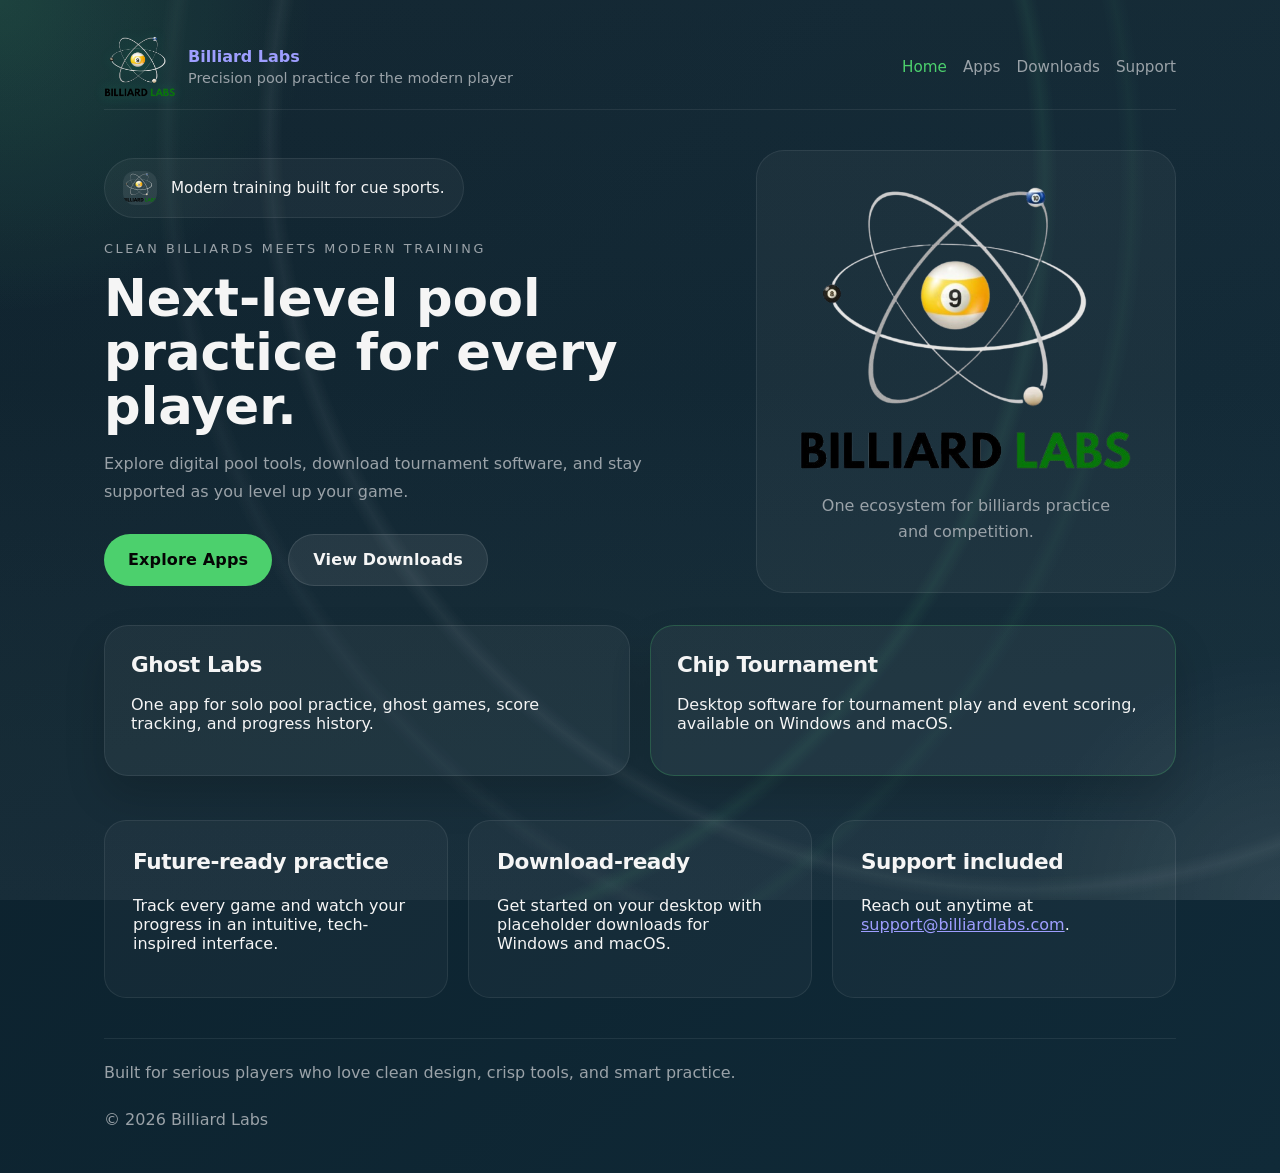
==== index.html @ 08f2d4a7 "Update site theme with billiards blue background" ====
<!DOCTYPE html>
<html lang="en">
<head>
  <meta charset="UTF-8" />
  <meta name="viewport" content="width=device-width, initial-scale=1.0" />
  <title>Billiard Labs</title>
  <link rel="stylesheet" href="styles.css" />
</head>
<body>
  <div class="page-shell">
    <header class="site-header">
      <a class="brand" href="index.html">
        <img src="assets/billiard-labs-logo.png" alt="Billiard Labs logo" class="brand-logo" />
        <div class="brand-text">
          <p class="brand-label">Billiard Labs</p>
          <p class="brand-subtitle">Precision pool practice for the modern player</p>
        </div>
      </a>
      <nav class="site-nav">
        <a href="index.html" class="active">Home</a>
        <a href="apps.html">Apps</a>
        <a href="downloads.html">Downloads</a>
        <a href="support.html">Support</a>
      </nav>
    </header>

    <main>
      <section class="hero-section">
        <div class="hero-copy">
          <div class="hero-badge">
            <img src="assets/billiard-labs-logo.png" alt="Billiard Labs logo" class="hero-logo" />
            <span>Modern training built for cue sports.</span>
          </div>
          <p class="eyebrow">Clean billiards meets modern training</p>
          <h1>Next-level pool practice for every player.</h1>
          <p>Explore digital pool tools, download tournament software, and stay supported as you level up your game.</p>
          <div class="hero-actions">
            <a class="button button-primary" href="apps.html">Explore Apps</a>
            <a class="button button-secondary" href="downloads.html">View Downloads</a>
          </div>
        </div>
        <div class="hero-visual">
          <img src="assets/billiard-labs-logo.png" alt="Billiard Labs logo" class="hero-main-logo" />
          <p class="hero-visual-caption">One ecosystem for billiards practice and competition.</p>
        </div>
      </section>

      <section class="hero-highlights">
        <div class="panel-card">
          <h2>Ghost Labs</h2>
          <p>One app for solo pool practice, ghost games, score tracking, and progress history.</p>
        </div>
        <div class="panel-card panel-alt">
          <h2>Chip Tournament</h2>
          <p>Desktop software for tournament play and event scoring, available on Windows and macOS.</p>
        </div>
      </section>

      <section class="feature-grid">
        <article class="feature-card">
          <h3>Future-ready practice</h3>
          <p>Track every game and watch your progress in an intuitive, tech-inspired interface.</p>
        </article>
        <article class="feature-card">
          <h3>Download-ready</h3>
          <p>Get started on your desktop with placeholder downloads for Windows and macOS.</p>
        </article>
        <article class="feature-card">
          <h3>Support included</h3>
          <p>Reach out anytime at <a href="mailto:support@billiardlabs.com">support@billiardlabs.com</a>.</p>
        </article>
      </section>
    </main>

    <footer class="site-footer">
      <p>Built for serious players who love clean design, crisp tools, and smart practice.</p>
      <p>© 2026 Billiard Labs</p>
    </footer>
  </div>
</body>
</html>
---- styles.css ----
:root {
  color-scheme: dark;
  --bg: #050505;
  --surface: #111111;
  --surface-2: #1c1c1c;
  --text: #f5f5f5;
  --muted: #9aa2a8;
  --accent: #4cd06d;
  --border: rgba(255, 255, 255, 0.08);
}

* {
  box-sizing: border-box;
}

html {
  scroll-behavior: smooth;
}

body {
  margin: 0;
  min-height: 100vh;
  font-family: Inter, ui-sans-serif, system-ui, -apple-system, BlinkMacSystemFont, "Segoe UI", sans-serif;
  color: var(--text);
  background: linear-gradient(135deg, #0b1f2a, #102a38);
}

body::before {
  content: "";
  position: fixed;
  inset: 0;
  background: radial-gradient(circle at top left, rgba(76, 208, 109, 0.16), transparent 20%),
    radial-gradient(circle at bottom right, rgba(255, 255, 255, 0.08), transparent 16%),
    linear-gradient(180deg, #080808 0%, #050505 42%, #0c0c0c 100%);
  pointer-events: none;
  z-index: -1;
}

body::after {
  content: "";
  position: fixed;
  inset: 0;
  background-image:
    radial-gradient(circle at 20% 20%, transparent 0, transparent 62%, rgba(76, 208, 109, 0.07) 63%, transparent 64%),
    radial-gradient(circle at 20% 20%, transparent 0, transparent 69%, rgba(76, 208, 109, 0.04) 70%, transparent 71%),
    radial-gradient(circle at 80% 15%, transparent 0, transparent 58%, rgba(255, 255, 255, 0.05) 59%, transparent 60%),
    radial-gradient(circle at 80% 15%, transparent 0, transparent 66%, rgba(255, 255, 255, 0.03) 67%, transparent 68%);
  pointer-events: none;
  z-index: -1;
}

body::before,
body::after {
  mix-blend-mode: screen;
}

.page-shell {
  max-width: 1120px;
  margin: 0 auto;
  padding: 24px;
}

.site-header,
.site-footer {
  display: flex;
  align-items: center;
  justify-content: space-between;
  gap: 18px;
  padding: 12px 0;
}

.site-header {
  border-bottom: 1px solid var(--border);
}

.brand {
  display: flex;
  align-items: center;
  gap: 12px;
  text-decoration: none;
}

.brand-logo {
  width: 72px;
  height: auto;
  display: block;
  object-fit: contain;
  filter: drop-shadow(0 0 6px rgba(0, 255, 150, 0.2));
}

.brand-text {
  display: grid;
  gap: 4px;
}

.brand-label,
.brand-subtitle {
  margin: 0;
}

.brand-label {
  font-size: 1rem;
  font-weight: 700;
}

.brand-subtitle {
  color: var(--muted);
  font-size: 0.9rem;
}

.site-nav {
  display: flex;
  flex-wrap: wrap;
  gap: 16px;
}

.site-nav a {
  color: var(--muted);
  text-decoration: none;
  font-size: 0.95rem;
  padding: 10px 0;
  transition: color 0.2s ease, transform 0.2s ease;
}

.site-nav a:hover,
.site-nav a.active {
  color: var(--accent);
}

.site-nav a:focus-visible {
  outline: 2px solid rgba(76, 208, 109, 0.95);
  outline-offset: 4px;
  border-radius: 999px;
}

main {
  padding: 40px 0;
}

.hero-section {
  display: grid;
  grid-template-columns: minmax(0, 1fr) minmax(280px, 420px);
  gap: 28px;
  align-items: center;
  margin-bottom: 32px;
}

.hero-copy {
  max-width: 620px;
}

.hero-visual {
  display: grid;
  place-items: center;
  padding: 32px;
  border-radius: 28px;
  background: rgba(255, 255, 255, 0.04);
  border: 1px solid var(--border);
}

.hero-main-logo {
  width: min(100%, 340px);
  max-width: 100%;
  height: auto;
}

.hero-visual-caption {
  margin-top: 20px;
  color: var(--muted);
  text-align: center;
  max-width: 320px;
  line-height: 1.6;
}

.hero-highlights {
  display: grid;
  grid-template-columns: repeat(2, minmax(240px, 1fr));
  gap: 20px;
  margin-bottom: 36px;
}

.hero-badge {
  display: inline-flex;
  align-items: center;
  gap: 14px;
  margin-bottom: 20px;
  padding: 12px 18px;
  border-radius: 999px;
  border: 1px solid rgba(255, 255, 255, 0.08);
  background: rgba(255, 255, 255, 0.04);
}

.hero-logo {
  width: 34px;
  height: 34px;
  border-radius: 12px;
  background: rgba(255, 255, 255, 0.08);
  object-fit: contain;
}

.hero-badge span {
  color: var(--text);
  font-size: 0.95rem;
}

.eyebrow {
  margin: 0 0 12px;
  text-transform: uppercase;
  letter-spacing: 0.2em;
  color: var(--accent);
  font-size: 0.8rem;
}

.hero-copy h1,
.page-heading h1 {
  margin: 0;
  font-size: clamp(2.4rem, 4vw, 4rem);
  line-height: 1.05;
}

.hero-copy p,
.page-heading p {
  color: var(--muted);
  line-height: 1.75;
  max-width: 42rem;
}

.hero-actions {
  display: flex;
  flex-wrap: wrap;
  gap: 16px;
  margin-top: 28px;
}

.button {
  display: inline-flex;
  align-items: center;
  justify-content: center;
  min-height: 52px;
  padding: 0 24px;
  border-radius: 999px;
  text-decoration: none;
  font-weight: 700;
  letter-spacing: 0.01em;
  transition: transform 0.2s ease, background-color 0.2s ease, color 0.2s ease;
}

.button:hover {
  transform: translateY(-1px);
}

.button:focus-visible {
  outline: 3px solid rgba(76, 208, 109, 0.95);
  outline-offset: 3px;
}

.button-primary {
  background: var(--accent);
  color: #050505;
}

.button-secondary {
  background: rgba(255, 255, 255, 0.08);
  color: var(--text);
  border: 1px solid rgba(255, 255, 255, 0.1);
}

.hero-panel {
  display: grid;
  gap: 18px;
}

.panel-card {
  padding: 26px;
  border: 1px solid var(--border);
  border-radius: 24px;
  background: rgba(255, 255, 255, 0.045);
  box-shadow: 0 20px 40px rgba(0, 0, 0, 0.16);
  transition: transform 0.2s ease, border-color 0.2s ease, box-shadow 0.2s ease;
}

.panel-card:hover,
.download-card:hover,
.feature-list-item:hover,
.feature-card:hover,
.support-card:hover,
.note-block:hover,
.store-panel:hover,
.page-heading:hover {
  transform: translateY(-2px);
  border-color: rgba(76, 208, 109, 0.18);
  box-shadow: 0 28px 56px rgba(0, 0, 0, 0.18);
}

.panel-alt {
  border-color: rgba(76, 208, 109, 0.24);
}

.panel-card h2,
.download-card h2,
.feature-card h3,
.feature-list-item h2,
.support-card h2,
.store-panel h2,
.note-block h3 {
  margin-top: 0;
  font-size: 1.35rem;
  letter-spacing: -0.02em;
}

.feature-grid,
.download-grid,
.feature-list,
.store-buttons {
  display: grid;
  gap: 20px;
}

.feature-grid {
  grid-template-columns: repeat(3, minmax(220px, 1fr));
  margin-top: 44px;
}

.feature-card {
  padding: 28px;
  border-radius: 22px;
  background: rgba(255, 255, 255, 0.03);
  border: 1px solid var(--border);
}

.page-heading,
.note-block,
.support-card,
.store-panel {
  padding: 32px;
  border-radius: 24px;
  background: rgba(255, 255, 255, 0.045);
  border: 1px solid var(--border);
  margin-bottom: 28px;
  transition: transform 0.2s ease, border-color 0.2s ease, box-shadow 0.2s ease;
}

.download-grid {
  grid-template-columns: repeat(2, minmax(240px, 1fr));
}

.download-card {
  padding: 28px;
  border-radius: 24px;
  background: rgba(255, 255, 255, 0.03);
  border: 1px solid var(--border);
}

.download-card p {
  color: var(--muted);
  margin: 14px 0 24px;
}

.note-block p,
.support-details p,
.page-heading p {
  margin: 16px 0 0;
}

.support-card {
  text-align: center;
}

..support-link {
  display: inline-block;
  margin-top: 14px;
  color: var(--accent);
  text-decoration: none;
  font-weight: 700;
}

.support-link:hover,
.support-link:focus-visible {
  color: #b7ffce;
}

.support-details ul {
  margin: 16px 0 0;
  padding-left: 20px;
  color: var(--muted);
}

.support-details li {
  margin-bottom: 10px;
}

.feature-list {
  grid-template-columns: repeat(2, minmax(240px, 1fr));
}

.feature-list-item {
  padding: 24px;
  border-radius: 20px;
  background: rgba(255, 255, 255, 0.02);
  border: 1px solid var(--border);
}

.store-panel {
  display: grid;
  gap: 24px;
}

.store-buttons {
  grid-template-columns: repeat(2, minmax(160px, 1fr));
}

.site-footer {
  border-top: 1px solid var(--border);
  color: var(--muted);
  padding: 24px 0 10px;
  flex-direction: column;
  align-items: flex-start;
}

.site-footer p {
  margin: 0 0 10px;
}

.site-footer a {
  color: var(--accent);
  text-decoration: none;
}

.site-footer a:hover,
.site-footer a:focus-visible {
  color: #b7ffce;
}

@media (max-width: 860px) {
  .hero-section {
    grid-template-columns: 1fr;
  }

  .hero-visual {
    padding: 28px;
  }

  .hero-highlights {
    grid-template-columns: 1fr;
  }

  .feature-grid,
  .download-grid,
  .feature-list,
  .store-buttons {
    grid-template-columns: 1fr;
  }
}

@media (max-width: 680px) {
  .page-shell {
    padding: 18px;
  }

  .site-header,
  .site-footer {
    flex-direction: column;
    align-items: flex-start;
  }

  .site-nav {
    width: 100%;
    justify-content: flex-start;
  }

  .hero-badge {
    flex-direction: column;
    align-items: flex-start;
  }
}
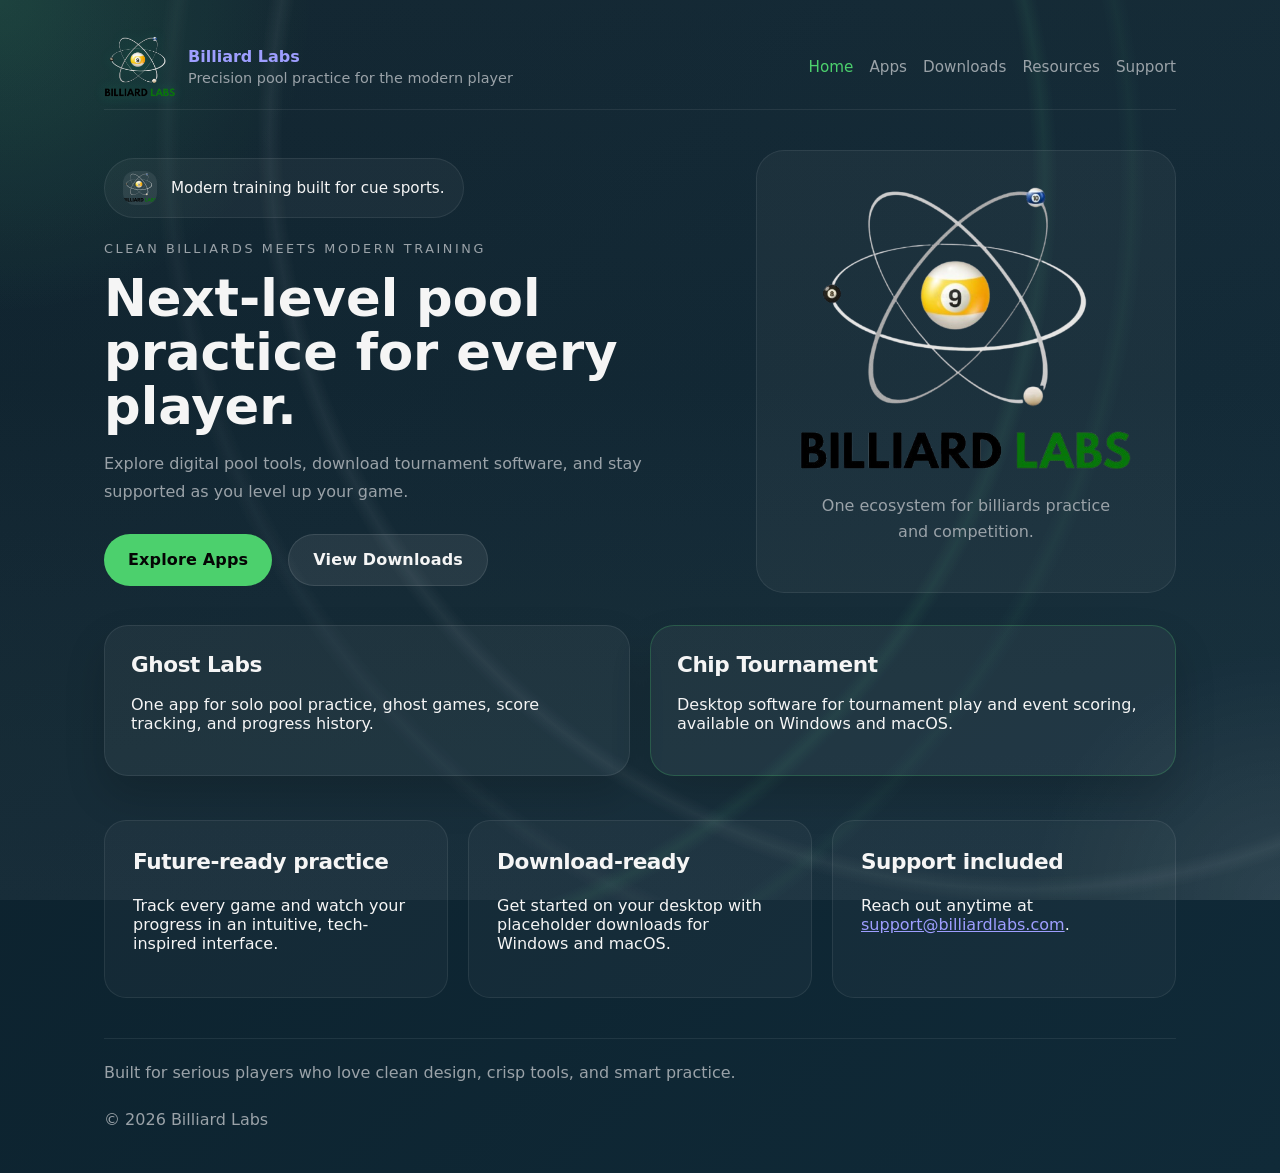
==== commit 6910e33a: "Add Resources page" ====
--- a/index.html
+++ b/index.html
@@ -20,6 +20,7 @@
         <a href="index.html" class="active">Home</a>
         <a href="apps.html">Apps</a>
         <a href="downloads.html">Downloads</a>
+        <a href="resources.html">Resources</a>
         <a href="support.html">Support</a>
       </nav>
     </header>
--- a/styles.css
+++ b/styles.css
@@ -431,6 +431,112 @@
   color: #b7ffce;
 }
 
+.resources-section {
+  margin-bottom: 36px;
+}
+
+.resources-section h2 {
+  margin: 0 0 28px;
+  font-size: 1.8rem;
+  letter-spacing: -0.02em;
+}
+
+.resource-grid {
+  display: grid;
+  grid-template-columns: repeat(3, minmax(240px, 1fr));
+  gap: 20px;
+  margin-bottom: 32px;
+}
+
+.resource-card {
+  padding: 24px;
+  border-radius: 22px;
+  background: rgba(255, 255, 255, 0.03);
+  border: 1px solid var(--border);
+  transition: transform 0.2s ease, border-color 0.2s ease;
+}
+
+.resource-card:hover {
+  transform: translateY(-2px);
+  border-color: rgba(76, 208, 109, 0.18);
+}
+
+.resource-card h3 {
+  margin: 0 0 10px;
+  font-size: 1.1rem;
+  letter-spacing: -0.01em;
+}
+
+.resource-card .creator,
+.resource-card .focus-area {
+  margin: 0 0 14px;
+  color: var(--accent);
+  font-size: 0.9rem;
+  font-weight: 600;
+}
+
+.resource-card p {
+  color: var(--muted);
+  margin: 0 0 16px;
+  line-height: 1.6;
+}
+
+.resource-card .button {
+  margin-top: 12px;
+}
+
+.drills-grid {
+  display: grid;
+  grid-template-columns: repeat(3, minmax(220px, 1fr));
+  gap: 18px;
+  margin-bottom: 36px;
+}
+
+.drill-card {
+  padding: 22px;
+  border-radius: 20px;
+  background: rgba(255, 255, 255, 0.03);
+  border: 1px solid var(--border);
+  transition: transform 0.2s ease, border-color 0.2s ease;
+}
+
+.drill-card:hover {
+  transform: translateY(-2px);
+  border-color: rgba(76, 208, 109, 0.18);
+}
+
+.drill-card h3 {
+  margin: 0 0 12px;
+  font-size: 1.05rem;
+  letter-spacing: -0.01em;
+}
+
+.drill-card p {
+  margin: 0;
+  color: var(--muted);
+  font-size: 0.95rem;
+  line-height: 1.6;
+}
+
+.disclaimer-block {
+  padding: 24px;
+  border-radius: 20px;
+  background: rgba(76, 208, 109, 0.06);
+  border: 1px solid rgba(76, 208, 109, 0.2);
+  color: var(--muted);
+  font-size: 0.95rem;
+  line-height: 1.7;
+}
+
+.disclaimer-block p {
+  margin: 0;
+}
+
+.disclaimer-block strong {
+  color: var(--text);
+  font-weight: 600;
+}
+
 @media (max-width: 860px) {
   .hero-section {
     grid-template-columns: 1fr;
@@ -447,7 +553,9 @@
   .feature-grid,
   .download-grid,
   .feature-list,
-  .store-buttons {
+  .store-buttons,
+  .resource-grid,
+  .drills-grid {
     grid-template-columns: 1fr;
   }
 }
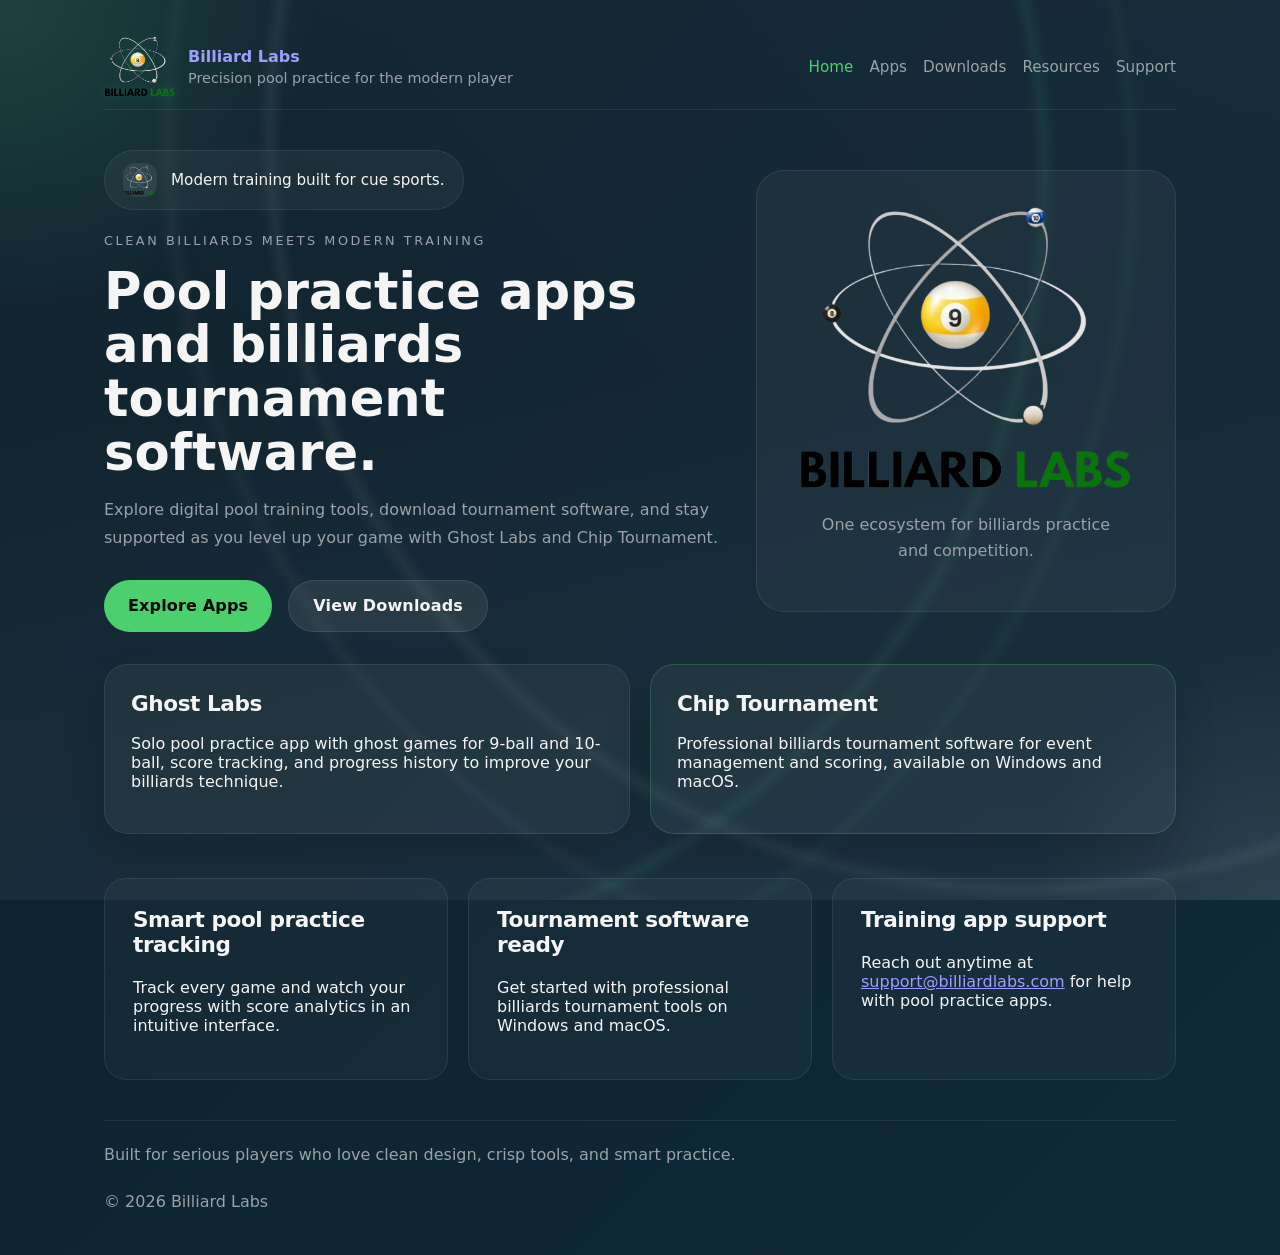
==== commit 0de57575: "Optimize website metadata and SEO copy" ====
--- a/index.html
+++ b/index.html
@@ -3,7 +3,8 @@
 <head>
   <meta charset="UTF-8" />
   <meta name="viewport" content="width=device-width, initial-scale=1.0" />
-  <title>Billiard Labs</title>
+  <meta name="description" content="Discover pool practice apps and billiards tournament software. Ghost Labs for 9-ball and 10-ball ghost practice with score tracking. Professional training tools for serious players." />
+  <title>Pool Practice Apps & Tournament Tools | Billiard Labs</title>
   <link rel="stylesheet" href="styles.css" />
 </head>
 <body>
@@ -33,8 +34,8 @@
             <span>Modern training built for cue sports.</span>
           </div>
           <p class="eyebrow">Clean billiards meets modern training</p>
-          <h1>Next-level pool practice for every player.</h1>
-          <p>Explore digital pool tools, download tournament software, and stay supported as you level up your game.</p>
+          <h1>Pool practice apps and billiards tournament software.</h1>
+          <p>Explore digital pool training tools, download tournament software, and stay supported as you level up your game with Ghost Labs and Chip Tournament.</p>
           <div class="hero-actions">
             <a class="button button-primary" href="apps.html">Explore Apps</a>
             <a class="button button-secondary" href="downloads.html">View Downloads</a>
@@ -49,26 +50,26 @@
       <section class="hero-highlights">
         <div class="panel-card">
           <h2>Ghost Labs</h2>
-          <p>One app for solo pool practice, ghost games, score tracking, and progress history.</p>
+          <p>Solo pool practice app with ghost games for 9-ball and 10-ball, score tracking, and progress history to improve your billiards technique.</p>
         </div>
         <div class="panel-card panel-alt">
           <h2>Chip Tournament</h2>
-          <p>Desktop software for tournament play and event scoring, available on Windows and macOS.</p>
+          <p>Professional billiards tournament software for event management and scoring, available on Windows and macOS.</p>
         </div>
       </section>
 
       <section class="feature-grid">
         <article class="feature-card">
-          <h3>Future-ready practice</h3>
-          <p>Track every game and watch your progress in an intuitive, tech-inspired interface.</p>
+          <h3>Smart pool practice tracking</h3>
+          <p>Track every game and watch your progress with score analytics in an intuitive interface.</p>
         </article>
         <article class="feature-card">
-          <h3>Download-ready</h3>
-          <p>Get started on your desktop with placeholder downloads for Windows and macOS.</p>
+          <h3>Tournament software ready</h3>
+          <p>Get started with professional billiards tournament tools on Windows and macOS.</p>
         </article>
         <article class="feature-card">
-          <h3>Support included</h3>
-          <p>Reach out anytime at <a href="mailto:support@billiardlabs.com">support@billiardlabs.com</a>.</p>
+          <h3>Training app support</h3>
+          <p>Reach out anytime at <a href="mailto:support@billiardlabs.com">support@billiardlabs.com</a> for help with pool practice apps.</p>
         </article>
       </section>
     </main>
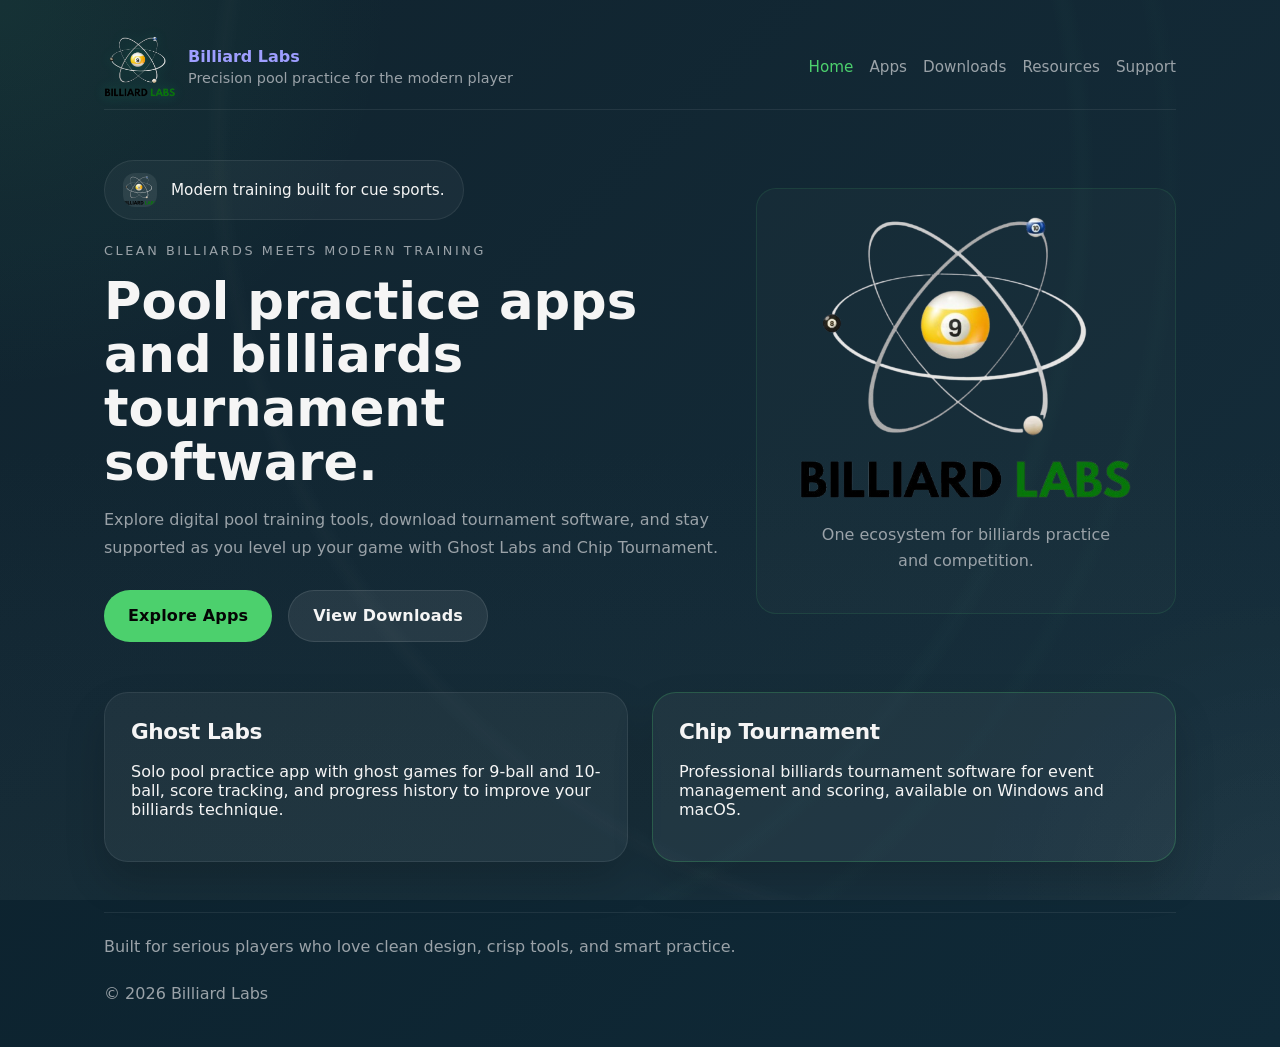
==== commit c1ab8828: "Cleanup landing page to not be so busy" ====
--- a/index.html
+++ b/index.html
@@ -7,6 +7,7 @@
   <title>Pool Practice Apps & Tournament Tools | Billiard Labs</title>
   <link rel="stylesheet" href="styles.css" />
 </head>
+<meta name="google-site-verification" content="LgSyPubYMrw73QjLipw_pC5wJXZUCh1NhBD-mZQThDM" />
 <body>
   <div class="page-shell">
     <header class="site-header">
@@ -57,21 +58,6 @@
           <p>Professional billiards tournament software for event management and scoring, available on Windows and macOS.</p>
         </div>
       </section>
-
-      <section class="feature-grid">
-        <article class="feature-card">
-          <h3>Smart pool practice tracking</h3>
-          <p>Track every game and watch your progress with score analytics in an intuitive interface.</p>
-        </article>
-        <article class="feature-card">
-          <h3>Tournament software ready</h3>
-          <p>Get started with professional billiards tournament tools on Windows and macOS.</p>
-        </article>
-        <article class="feature-card">
-          <h3>Training app support</h3>
-          <p>Reach out anytime at <a href="mailto:support@billiardlabs.com">support@billiardlabs.com</a> for help with pool practice apps.</p>
-        </article>
-      </section>
     </main>
 
     <footer class="site-footer">
--- a/styles.css
+++ b/styles.css
@@ -29,9 +29,9 @@
   content: "";
   position: fixed;
   inset: 0;
-  background: radial-gradient(circle at top left, rgba(76, 208, 109, 0.16), transparent 20%),
-    radial-gradient(circle at bottom right, rgba(255, 255, 255, 0.08), transparent 16%),
-    linear-gradient(180deg, #080808 0%, #050505 42%, #0c0c0c 100%);
+  background: radial-gradient(circle at top left, rgba(76, 208, 109, 0.08), transparent 25%),
+    radial-gradient(circle at bottom right, rgba(255, 255, 255, 0.03), transparent 20%),
+    linear-gradient(180deg, #050505 0%, #050505 50%, #0a0a0a 100%);
   pointer-events: none;
   z-index: -1;
 }
@@ -41,10 +41,9 @@
   position: fixed;
   inset: 0;
   background-image:
-    radial-gradient(circle at 20% 20%, transparent 0, transparent 62%, rgba(76, 208, 109, 0.07) 63%, transparent 64%),
-    radial-gradient(circle at 20% 20%, transparent 0, transparent 69%, rgba(76, 208, 109, 0.04) 70%, transparent 71%),
-    radial-gradient(circle at 80% 15%, transparent 0, transparent 58%, rgba(255, 255, 255, 0.05) 59%, transparent 60%),
-    radial-gradient(circle at 80% 15%, transparent 0, transparent 66%, rgba(255, 255, 255, 0.03) 67%, transparent 68%);
+    radial-gradient(circle at 20% 20%, transparent 0, transparent 65%, rgba(76, 208, 109, 0.02) 66%, transparent 67%),
+    radial-gradient(circle at 20% 20%, transparent 0, transparent 72%, rgba(76, 208, 109, 0.01) 73%, transparent 74%),
+    radial-gradient(circle at 80% 15%, transparent 0, transparent 62%, rgba(255, 255, 255, 0.015) 63%, transparent 64%);
   pointer-events: none;
   z-index: -1;
 }
@@ -134,7 +133,7 @@
 }
 
 main {
-  padding: 40px 0;
+  padding: 50px 0;
 }
 
 .hero-section {
@@ -152,10 +151,10 @@
 .hero-visual {
   display: grid;
   place-items: center;
-  padding: 32px;
-  border-radius: 28px;
-  background: rgba(255, 255, 255, 0.04);
-  border: 1px solid var(--border);
+  padding: 24px;
+  border-radius: 20px;
+  background: rgba(255, 255, 255, 0.02);
+  border: 1px solid rgba(76, 208, 109, 0.12);
 }
 
 .hero-main-logo {
@@ -175,8 +174,9 @@
 .hero-highlights {
   display: grid;
   grid-template-columns: repeat(2, minmax(240px, 1fr));
-  gap: 20px;
-  margin-bottom: 36px;
+  gap: 24px;
+  margin-top: 50px;
+  margin-bottom: 0;
 }
 
 .hero-badge {
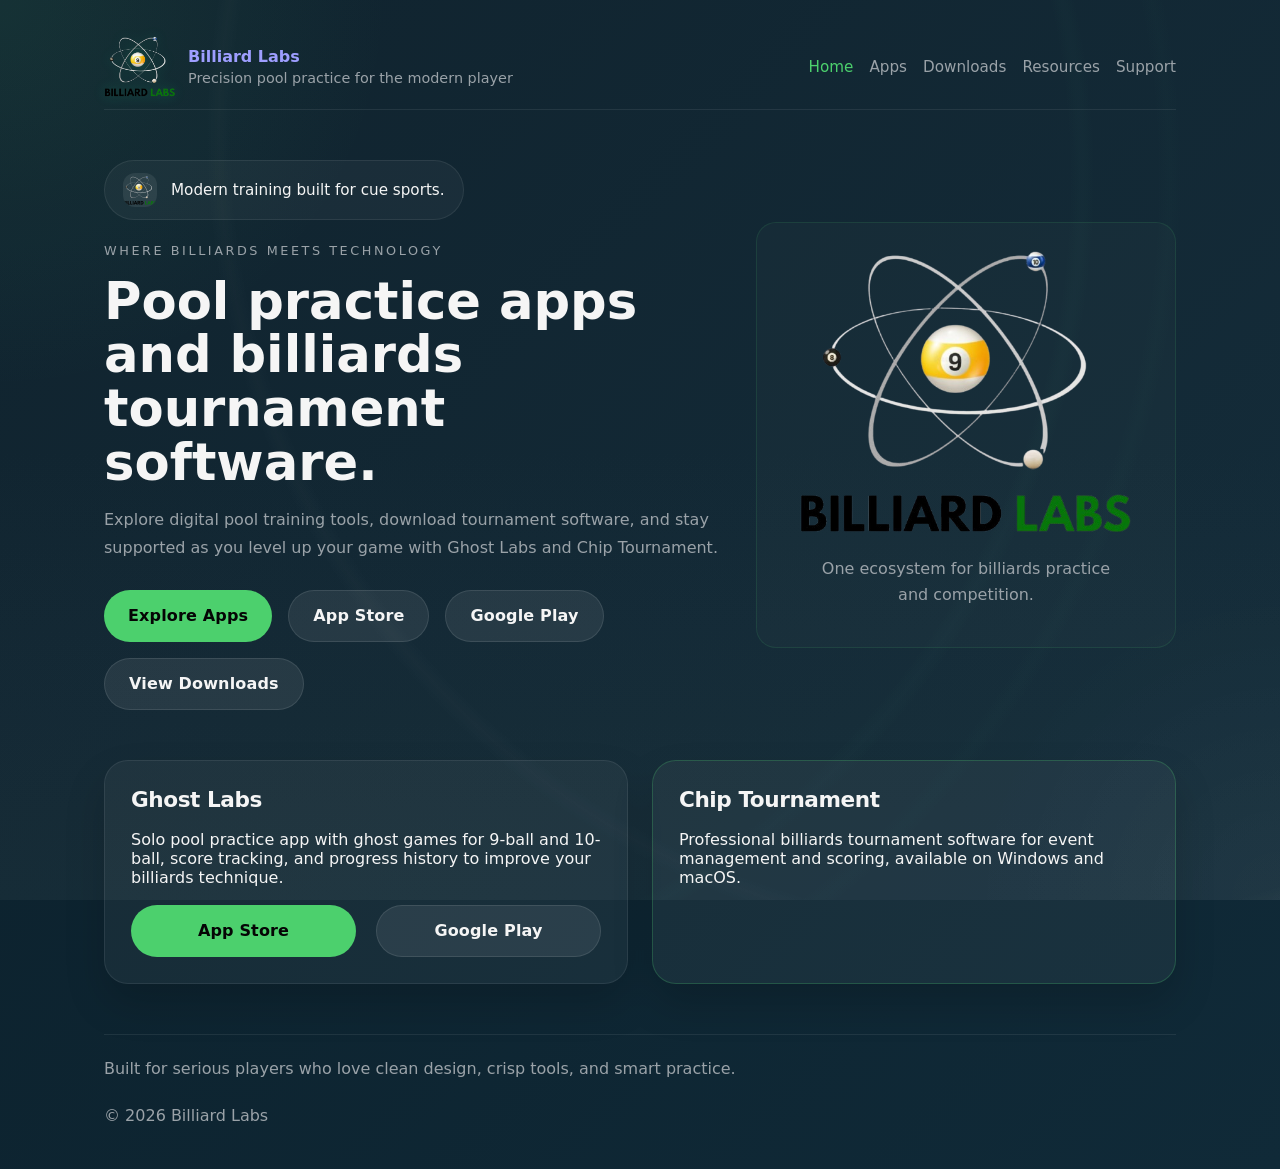
==== commit 0a8a6f63: "Add app store links and Ghost Labs tutorial section" ====
--- a/index.html
+++ b/index.html
@@ -4,10 +4,10 @@
   <meta charset="UTF-8" />
   <meta name="viewport" content="width=device-width, initial-scale=1.0" />
   <meta name="description" content="Discover pool practice apps and billiards tournament software. Ghost Labs for 9-ball and 10-ball ghost practice with score tracking. Professional training tools for serious players." />
-  <title>Pool Practice Apps & Tournament Tools | Billiard Labs</title>
+  <title>Pool Practice Apps &amp; Tournament Tools | Billiard Labs</title>
+  <meta name="google-site-verification" content="LgSyPubYMrw73QjLipw_pC5wJXZUCh1NhBD-mZQThDM" />
   <link rel="stylesheet" href="styles.css" />
 </head>
-<meta name="google-site-verification" content="LgSyPubYMrw73QjLipw_pC5wJXZUCh1NhBD-mZQThDM" />
 <body>
   <div class="page-shell">
     <header class="site-header">
@@ -34,11 +34,13 @@
             <img src="assets/billiard-labs-logo.png" alt="Billiard Labs logo" class="hero-logo" />
             <span>Modern training built for cue sports.</span>
           </div>
-          <p class="eyebrow">Clean billiards meets modern training</p>
+          <p class="eyebrow">Where billiards meets technology</p>
           <h1>Pool practice apps and billiards tournament software.</h1>
           <p>Explore digital pool training tools, download tournament software, and stay supported as you level up your game with Ghost Labs and Chip Tournament.</p>
           <div class="hero-actions">
             <a class="button button-primary" href="apps.html">Explore Apps</a>
+            <a class="button button-secondary" href="https://apps.apple.com/us/app/ghost-labs/id6762498844" target="_blank" rel="noopener noreferrer">App Store</a>
+            <a class="button button-secondary" href="https://play.google.com/store/apps/details?id=com.billiardlabs.ghostlabs" target="_blank" rel="noopener noreferrer">Google Play</a>
             <a class="button button-secondary" href="downloads.html">View Downloads</a>
           </div>
         </div>
@@ -52,6 +54,10 @@
         <div class="panel-card">
           <h2>Ghost Labs</h2>
           <p>Solo pool practice app with ghost games for 9-ball and 10-ball, score tracking, and progress history to improve your billiards technique.</p>
+          <div class="store-buttons compact-store-buttons">
+            <a class="button button-primary" href="https://apps.apple.com/us/app/ghost-labs/id6762498844" target="_blank" rel="noopener noreferrer">App Store</a>
+            <a class="button button-secondary" href="https://play.google.com/store/apps/details?id=com.billiardlabs.ghostlabs" target="_blank" rel="noopener noreferrer">Google Play</a>
+          </div>
         </div>
         <div class="panel-card panel-alt">
           <h2>Chip Tournament</h2>
--- a/styles.css
+++ b/styles.css
@@ -409,6 +409,10 @@
   grid-template-columns: repeat(2, minmax(160px, 1fr));
 }
 
+.compact-store-buttons {
+  margin-top: 18px;
+}
+
 .site-footer {
   border-top: 1px solid var(--border);
   color: var(--muted);
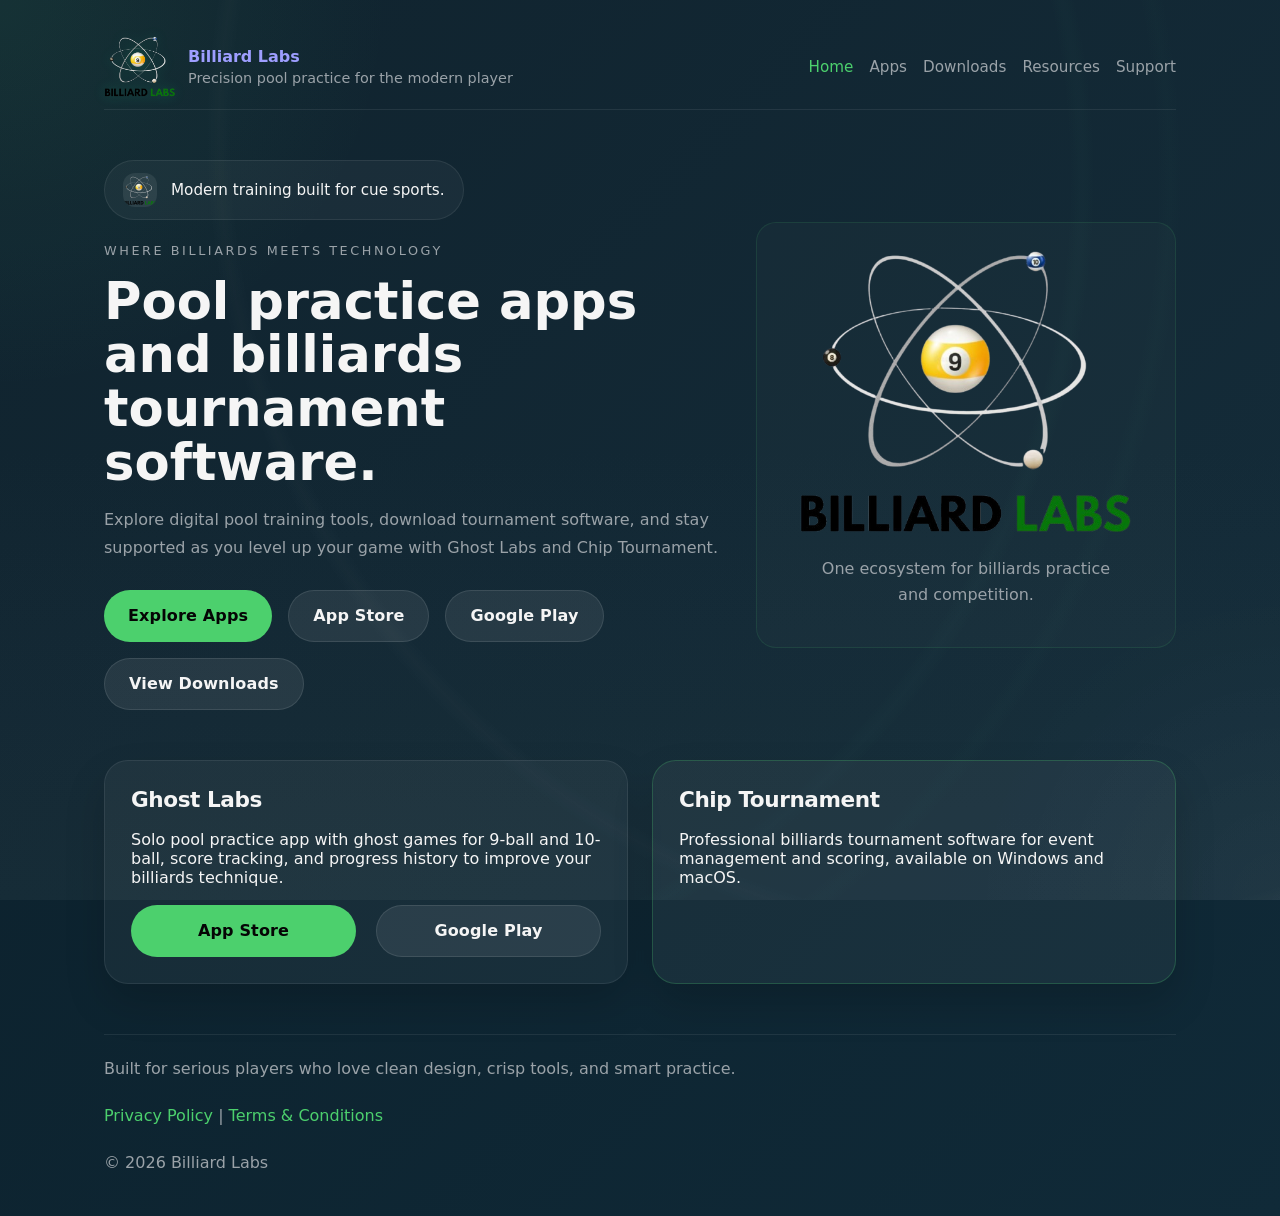
==== commit ec04efa0: "Add privacy and terms html pages" ====
--- a/index.html
+++ b/index.html
@@ -68,6 +68,7 @@
 
     <footer class="site-footer">
       <p>Built for serious players who love clean design, crisp tools, and smart practice.</p>
+      <p><a href="privacy.html">Privacy Policy</a> | <a href="terms.html">Terms &amp; Conditions</a></p>
       <p>© 2026 Billiard Labs</p>
     </footer>
   </div>
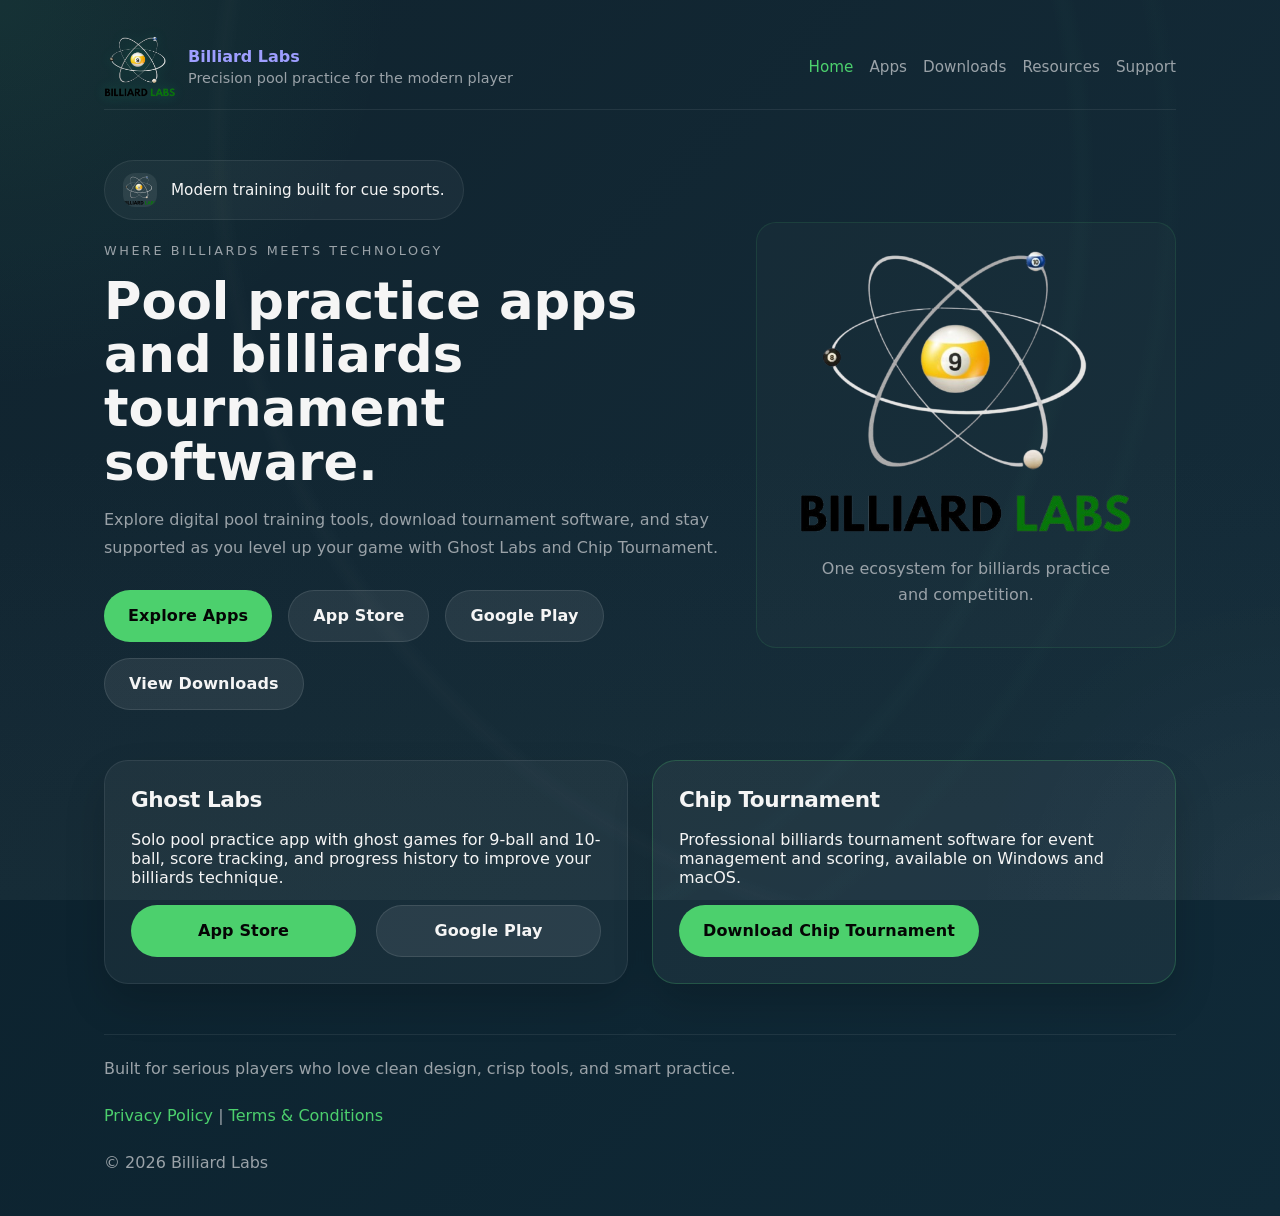
==== commit b326416d: "feat(downloads): add manual Chip Tournament downloads and homepage link Regenerate the macOS and Win" ====
--- a/index.html
+++ b/index.html
@@ -62,6 +62,9 @@
         <div class="panel-card panel-alt">
           <h2>Chip Tournament</h2>
           <p>Professional billiards tournament software for event management and scoring, available on Windows and macOS.</p>
+          <div class="compact-store-buttons">
+            <a class="button button-primary" href="downloads.html">Download Chip Tournament</a>
+          </div>
         </div>
       </section>
     </main>
--- a/styles.css
+++ b/styles.css
@@ -223,6 +223,10 @@
   color: var(--muted);
   line-height: 1.75;
   max-width: 42rem;
+}
+
+.page-heading code {
+  overflow-wrap: anywhere;
 }
 
 .hero-actions {
@@ -342,6 +346,7 @@
 
 .download-grid {
   grid-template-columns: repeat(2, minmax(240px, 1fr));
+  margin-bottom: 28px;
 }
 
 .download-card {
@@ -356,10 +361,111 @@
   margin: 14px 0 24px;
 }
 
+.download-card .windows-download-note {
+  margin: 20px 0 10px;
+  font-size: 0.92rem;
+  line-height: 1.6;
+}
+
+.publisher-help {
+  position: relative;
+  display: inline-flex;
+  align-items: center;
+  gap: 6px;
+  max-width: 100%;
+}
+
+.publisher-help-text {
+  color: var(--text);
+  font-size: 0.92rem;
+  font-weight: 700;
+}
+
+.publisher-help-button {
+  display: inline-grid;
+  width: 24px;
+  height: 24px;
+  flex: 0 0 auto;
+  place-items: center;
+  padding: 0;
+  border: 1px solid rgba(255, 255, 255, 0.22);
+  border-radius: 50%;
+  background: transparent;
+  color: var(--text);
+  cursor: pointer;
+  font: inherit;
+}
+
+.publisher-help-button:hover,
+.publisher-help-button:focus-visible {
+  border-color: var(--accent);
+  color: var(--accent);
+}
+
+.publisher-help-button:focus-visible {
+  outline: 3px solid rgba(76, 208, 109, 0.95);
+  outline-offset: 3px;
+}
+
+.publisher-help-content {
+  display: none;
+  position: absolute;
+  z-index: 1;
+  top: calc(100% + 10px);
+  left: 0;
+  width: min(320px, calc(100vw - 72px));
+  padding: 16px 18px;
+  border: 1px solid var(--border);
+  border-radius: 14px;
+  background: #151515;
+  box-shadow: 0 16px 32px rgba(0, 0, 0, 0.28);
+  color: var(--muted);
+}
+
+.publisher-help:hover > .publisher-help-content,
+.publisher-help:focus-within > .publisher-help-content,
+.publisher-help.is-open > .publisher-help-content {
+  display: block;
+}
+
+.publisher-help-content ol {
+  margin: 0;
+  padding-left: 20px;
+}
+
+.publisher-help-content li + li {
+  margin-top: 6px;
+}
+
 .note-block p,
 .support-details p,
 .page-heading p {
   margin: 16px 0 0;
+}
+
+.documentation-image {
+  display: grid;
+  place-items: center;
+  margin: 24px auto 0;
+  padding: 16px;
+  max-width: 760px;
+  border: 1px solid var(--border);
+  border-radius: 20px;
+  background: rgba(255, 255, 255, 0.03);
+}
+
+.documentation-image img {
+  display: block;
+  width: 100%;
+  max-width: 720px;
+  height: auto;
+  border-radius: 12px;
+}
+
+.documentation-image p {
+  max-width: 720px;
+  margin: 16px 0 0;
+  line-height: 1.7;
 }
 
 .support-card {
